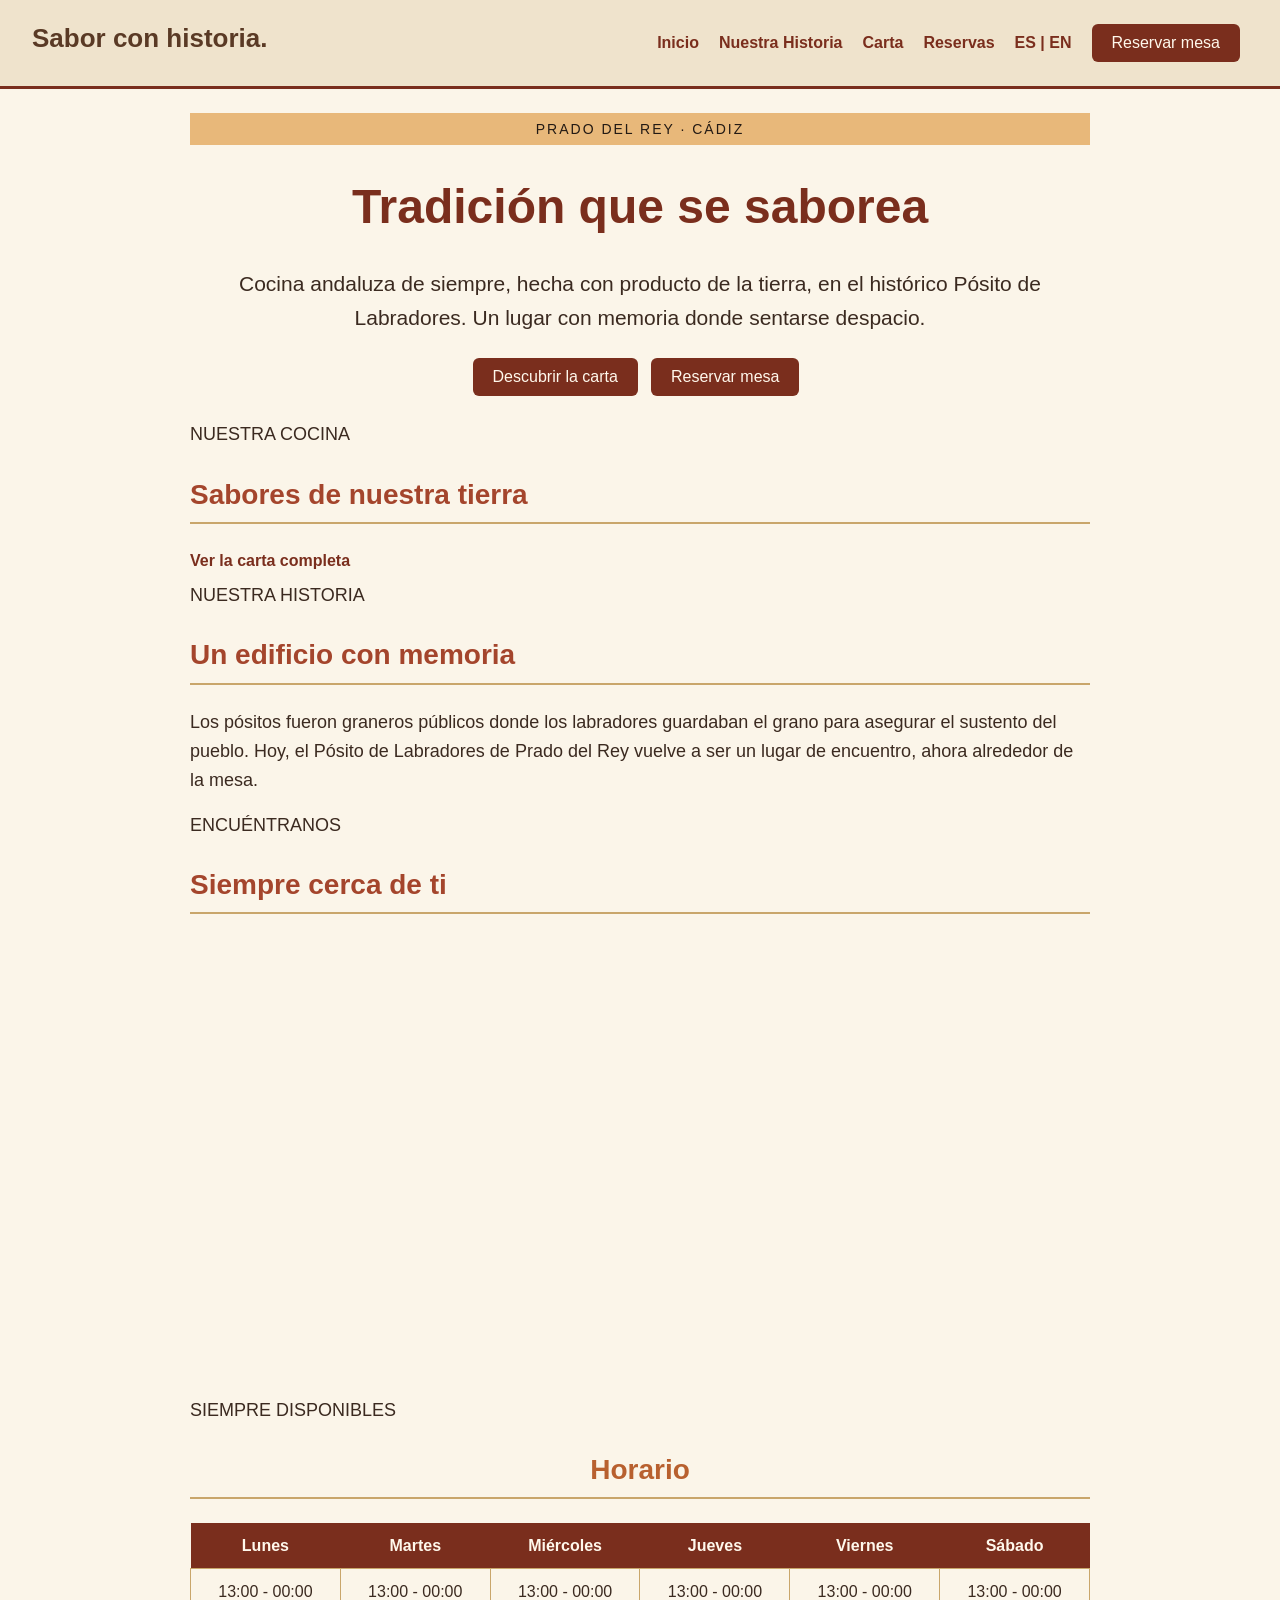
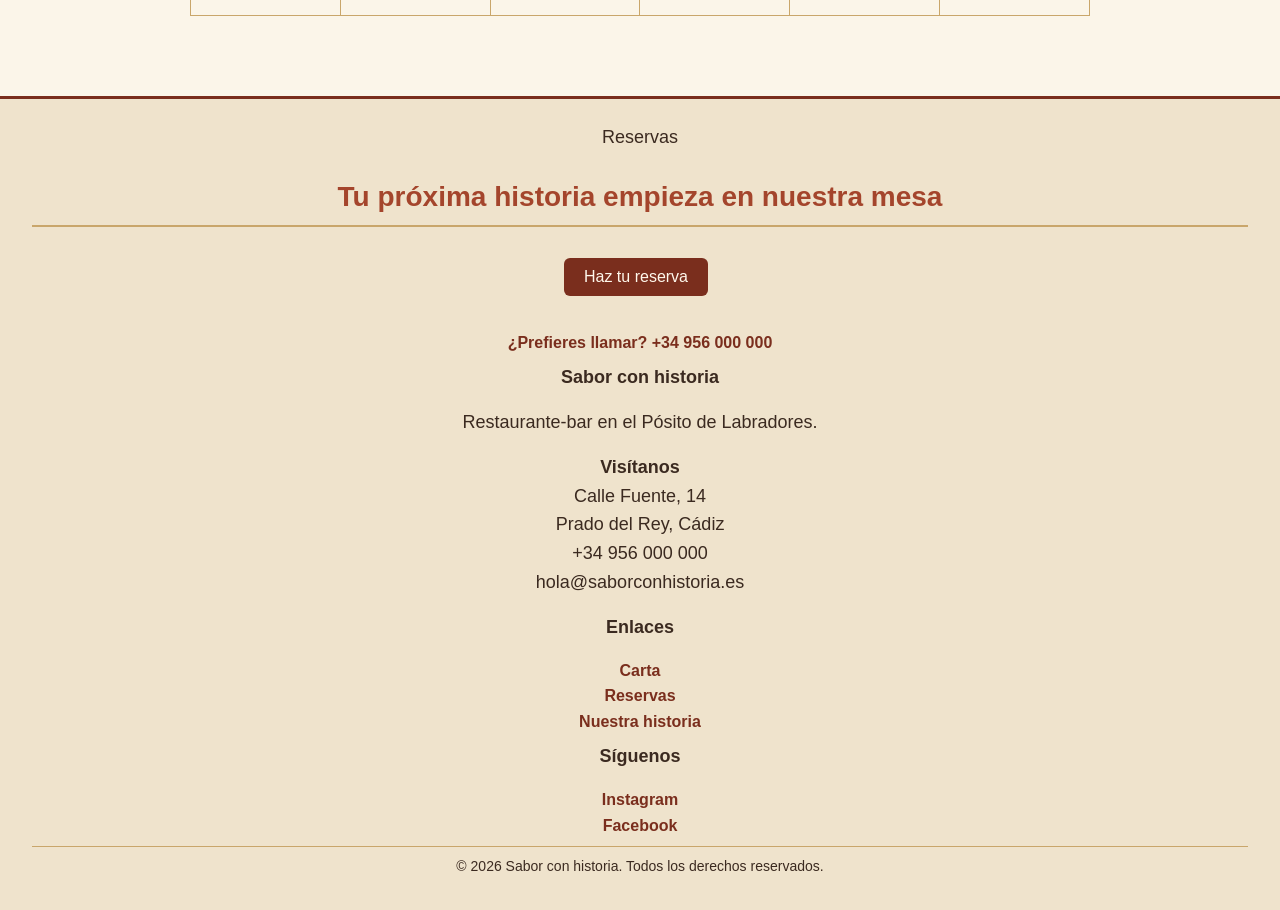
==== Fase6/index.html @ 4b226da6 "fase six" ====
<!DOCTYPE html>
<html lang="es">
<head>
    <meta charset="UTF-8">
    <meta name="viewport" content="width=device-width, initial-scale=1.0">
    <title>Sabor con historia</title>

    <!-- 1) Hoja externa principal (sin title: se aplica siempre) -->
    <link rel="stylesheet" href="estilos.css">

    <!-- 2) Estilos internos: solo para la página de inicio.
         Van DESPUÉS de la hoja externa, así que redefinen sus reglas. -->
    <style>
        /* Redefine el h1 de estilos.css (40px) */
        h1 {
            font-size: 48px;
        }

        /* Redefine el color del h2 de estilos.css (#7A2E1D) */
        h2 {
            color: #A4452C;
        }

        /* Redefine el tamaño de p de estilos.css (16px) */
        p {
            font-size: 18px;
        }

        table {
            text-align: center;
        }

        iframe {
            display: block;
            margin: 0 auto;
        }
    </style>

    <!-- 3) Hoja alternativa: va DESPUÉS del <style> para poder
         sobrescribirlo cuando el usuario la activa desde el navegador -->
    <link rel="alternate stylesheet" href="estilos-oscuro.css" title="Tema oscuro">
</head>
<body>
    <header>
        <nav>
            <!-- Estilo directo: tamaño de fuente y margen del nombre -->
            <h3 style="font-size: 26px; margin: 0 0 8px 0;">Sabor con historia.</h3>
            <ul>
                <li><a href="index.html">Inicio</a></li>
                <li><a href="index.html#historia">Nuestra Historia</a></li>
                <li><a href="carta.html">Carta</a></li>
                <li><a>Reservas</a></li>
                <li><a>ES | EN</a></li>
                <li><button>Reservar mesa</button></li>
            </ul>
        </nav>
    </header>

    <main>
        <!-- Estilo directo: color de fondo, color de texto, alineación y tamaño -->
        <p style="background-color: #E8B87A; color: #231A14; text-align: center; font-size: 14px; letter-spacing: 2px; text-transform: uppercase; padding: 5px;">Prado del Rey · Cádiz</p>
        <h1>Tradición que se saborea</h1>
        <!-- Estilo directo: redefine el tamaño de p del <style> interno (18px) -->
        <p style="text-align: center; font-size: 21px;">Cocina andaluza de siempre, hecha con producto de la tierra, en el histórico Pósito de 
            Labradores. Un lugar con memoria donde sentarse despacio.</p>
        <p style="text-align: center;">
            <button>Descubrir la carta</button>
            <button>Reservar mesa</button>
        </p>
        <article>
            <section>
                <p>NUESTRA COCINA</p>
                <h2>Sabores de nuestra tierra</h2>
                <a href="carta.html">Ver la carta completa</a>
            </section>
            <section>
                <p>NUESTRA HISTORIA</p>
                <h2 id="historia">Un edificio con memoria</h2>
                <p>
                    Los pósitos fueron graneros públicos donde los labradores guardaban el 
                    grano para asegurar el sustento del pueblo. Hoy, el Pósito de Labradores de Prado del Rey 
                    vuelve a ser un lugar de encuentro, ahora alrededor de la mesa.
                </p>
            </section>
            <section>
                <p>ENCUÉNTRANOS</p>
                <h2>Siempre cerca de ti</h2>
                <iframe src="https://www.google.com/maps/embed?pb=!1m18!1m12!1m3!1d399.41050232334203!2d-5.557036892830873!3d36.787740159739464!2m3!1f0!2f0!3f0!3m2!1i1024!2i768!4f13.1!3m3!1m2!1s0xd0d1283fb7f2bff%3A0xf426037abf0cd875!2s11660%20Prado%20del%20Rey%2C%20C%C3%A1diz!5e0!3m2!1ses!2ses!4v1794409449391!5m2!1ses!2ses" width="600" height="450" style="border:0;" allowfullscreen="" loading="lazy" referrerpolicy="strict-origin-when-cross-origin"></iframe>
            </section>
            <section>
                <p>SIEMPRE DISPONIBLES</p>
                <!-- Estilo directo: redefine el color del h2 (externa y interna) -->
                <h2 style="color: #B8602F; text-align: center;">Horario</h2>
                <table>
                    <thead>
                        <tr>
                            <th>Lunes</th>
                            <th>Martes</th>
                            <th>Miércoles</th>
                            <th>Jueves</th>
                            <th>Viernes</th>
                            <th>Sábado</th>
                        </tr>
                    </thead>
                    <tbody>
                        <tr>
                            <td>13:00 - 00:00</td>
                            <td>13:00 - 00:00</td>
                            <td>13:00 - 00:00</td>
                            <td>13:00 - 00:00</td>
                            <td>13:00 - 00:00</td>
                            <td>13:00 - 00:00</td>
                        </tr>
                    </tbody>
                </table>
            </section>
        </article>
    </main>

    <!-- Estilo directo: texto del pie centrado -->
    <footer style="text-align: center;">
        <p>Reservas</p>
        <h2>Tu próxima historia empieza en nuestra mesa</h2>
        <button>Haz tu reserva</button><br><br>
        <a>¿Prefieres llamar? +34 956 000 000</a>
        <p><b>Sabor con historia</b></p>
        <p>Restaurante-bar en el Pósito de Labradores.</p>
        <p>
            <b>Visítanos</b><br>Calle Fuente, 14<br>Prado del Rey, Cádiz<br>+34 956 000 000
            <br>hola@saborconhistoria.es
        </p>

        <p><b>Enlaces</b></p>
        <a href="carta.html">Carta</a><br>
        <a>Reservas</a><br>
        <a href="index.html#historia">Nuestra historia</a><br>
        
        <p><b>Síguenos</b></p>
        <a>Instagram</a><br>
        <a>Facebook</a><br>
        <hr>
        <p style="font-size: 14px;">&copy; 2026 Sabor con historia. Todos los derechos reservados.</p>
    </footer>
</body>
</html>
---- Fase6/estilos.css ----
/* ==========================================================
   Sabor con historia - Hoja de estilos externa principal
   Propuesta 1: tema CLARO (tonos cálidos, crema y terracota)
   Unidades en px; Flexbox solo en los menús (nav y ul)
   ========================================================== */

/* ---------- Base ---------- */
body {
    font-family: Inter, Roboto, "Open Sans", Arial, sans-serif;
    font-size: 16px;
    line-height: 1.6;
    background-color: #FBF5E9;
    color: #3B2A20;
    margin: 0;
}

/* ---------- Estructura ---------- */
header,
footer {
    background-color: #EFE3CC;
    padding: 16px 32px;
}

header {
    border-bottom: 3px solid #7A2E1D;
}

footer {
    border-top: 3px solid #7A2E1D;
    margin-top: 48px;
}

main {
    max-width: 900px;
    margin: 0 auto;
    padding: 16px 32px;
}

/* ---------- Títulos ---------- */
h1 {
    font-size: 40px;
    line-height: 1.2;
    color: #7A2E1D;
    text-align: center;
}

h2 {
    font-size: 28px;
    color: #7A2E1D;
    border-bottom: 2px solid #C9A66B;
    padding-bottom: 5px;
}

h3 {
    font-size: 20px;
    color: #5A3A25;
}

/* ---------- Texto y enlaces ---------- */
p {
    font-size: 16px;
    margin: 8px 0 16px 0;
}

a {
    color: #7A2E1D;
    font-weight: bold;
    text-decoration: none;
}

strong {
    font-weight: bold;
}

hr {
    border: none;
    border-top: 1px solid #C9A66B;
}

/* ---------- Menús con Flexbox ---------- */
/* nav: marca a la izquierda y menú a la derecha */
nav {
    display: flex;
    justify-content: space-between;
    align-items: center;
    gap: 8px;
}

/* ul: los elementos del menú en fila y separados */
ul {
    display: flex;
    align-items: center;
    gap: 20px;
    list-style: none;
    padding: 0;
    margin: 0;
}

/* ---------- Botones ---------- */
button {
    background-color: #7A2E1D;
    color: #FFF8EC;
    border: none;
    border-radius: 6px;
    padding: 10px 20px;
    margin: 8px 8px 8px 0;
    font-size: 16px;
    cursor: pointer;
}

/* ---------- Tablas ---------- */
table {
    border-collapse: collapse;
    width: 100%;
    margin: 16px 0;
}

th {
    background-color: #7A2E1D;
    color: #FFF8EC;
    padding: 10px;
}

td {
    padding: 10px;
    border: 1px solid #C9A66B;
}

/* ---------- Mapa ---------- */
iframe {
    max-width: 100%;
}
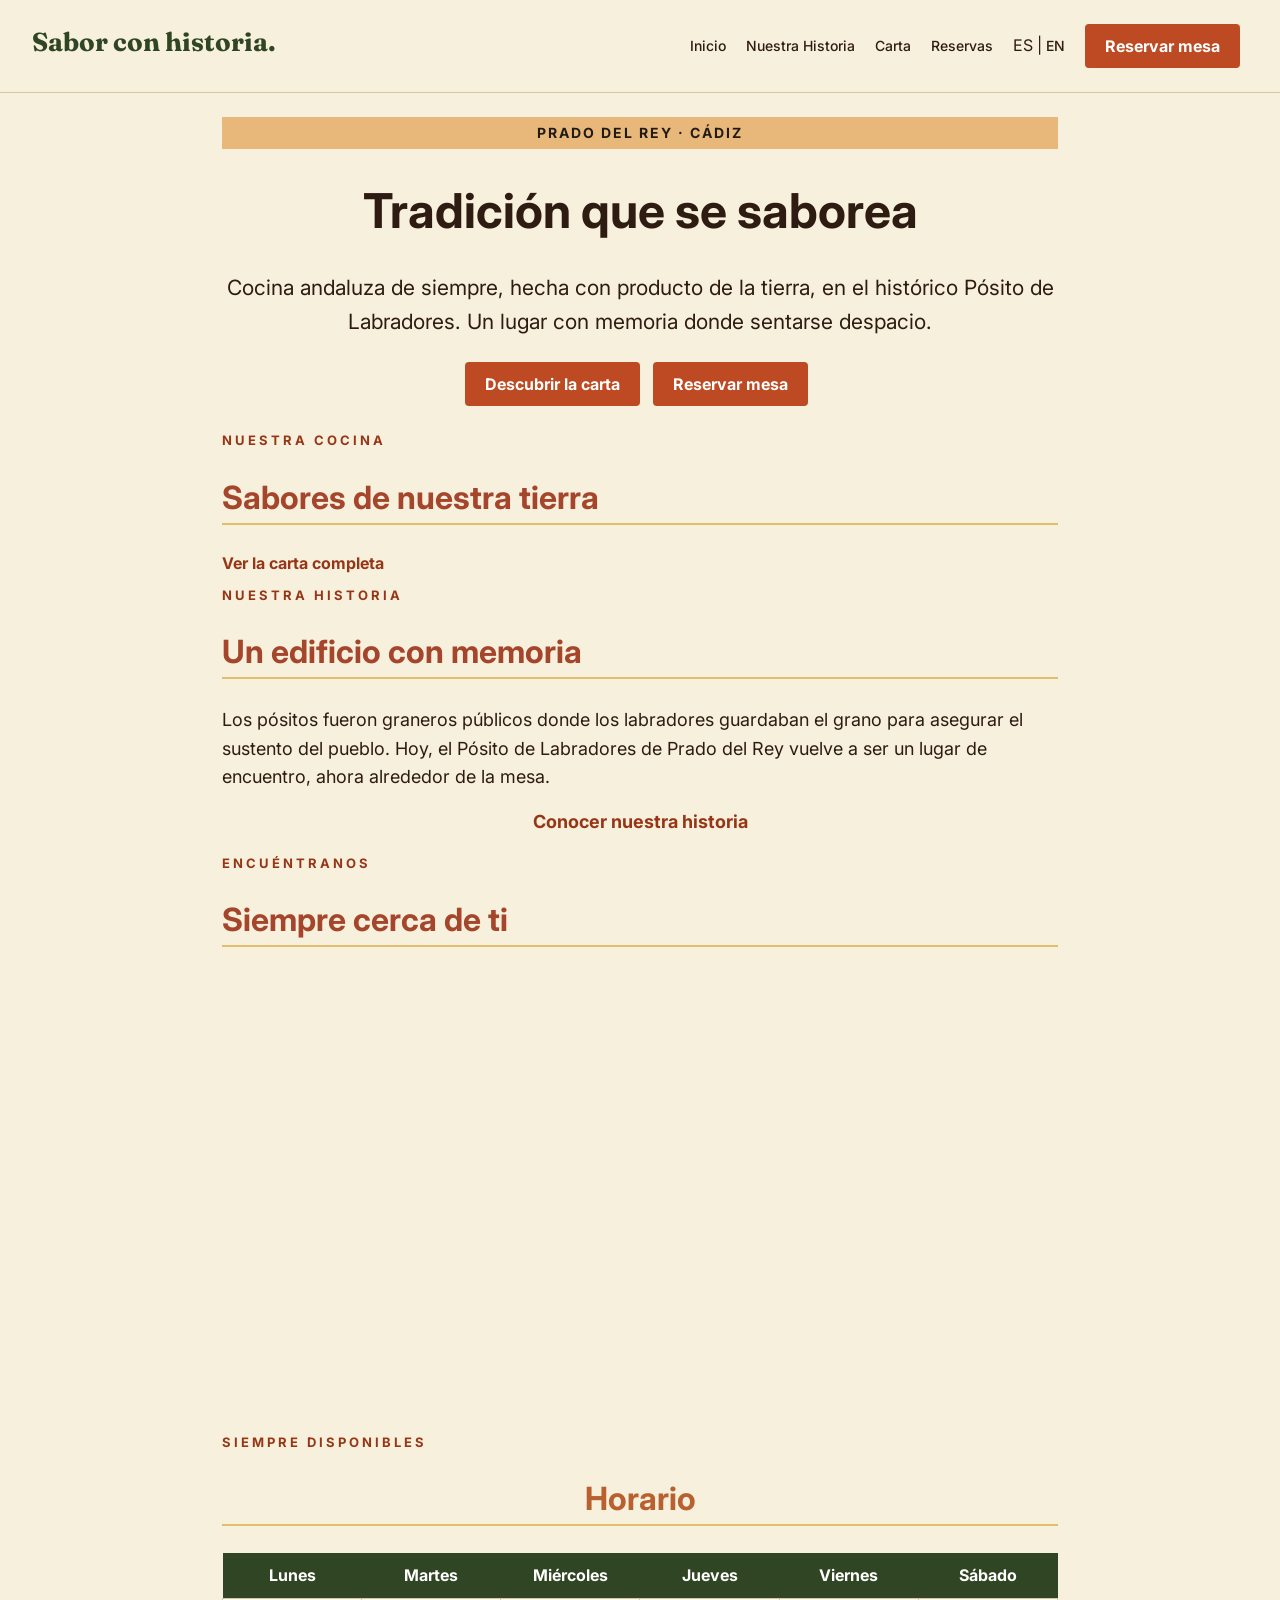
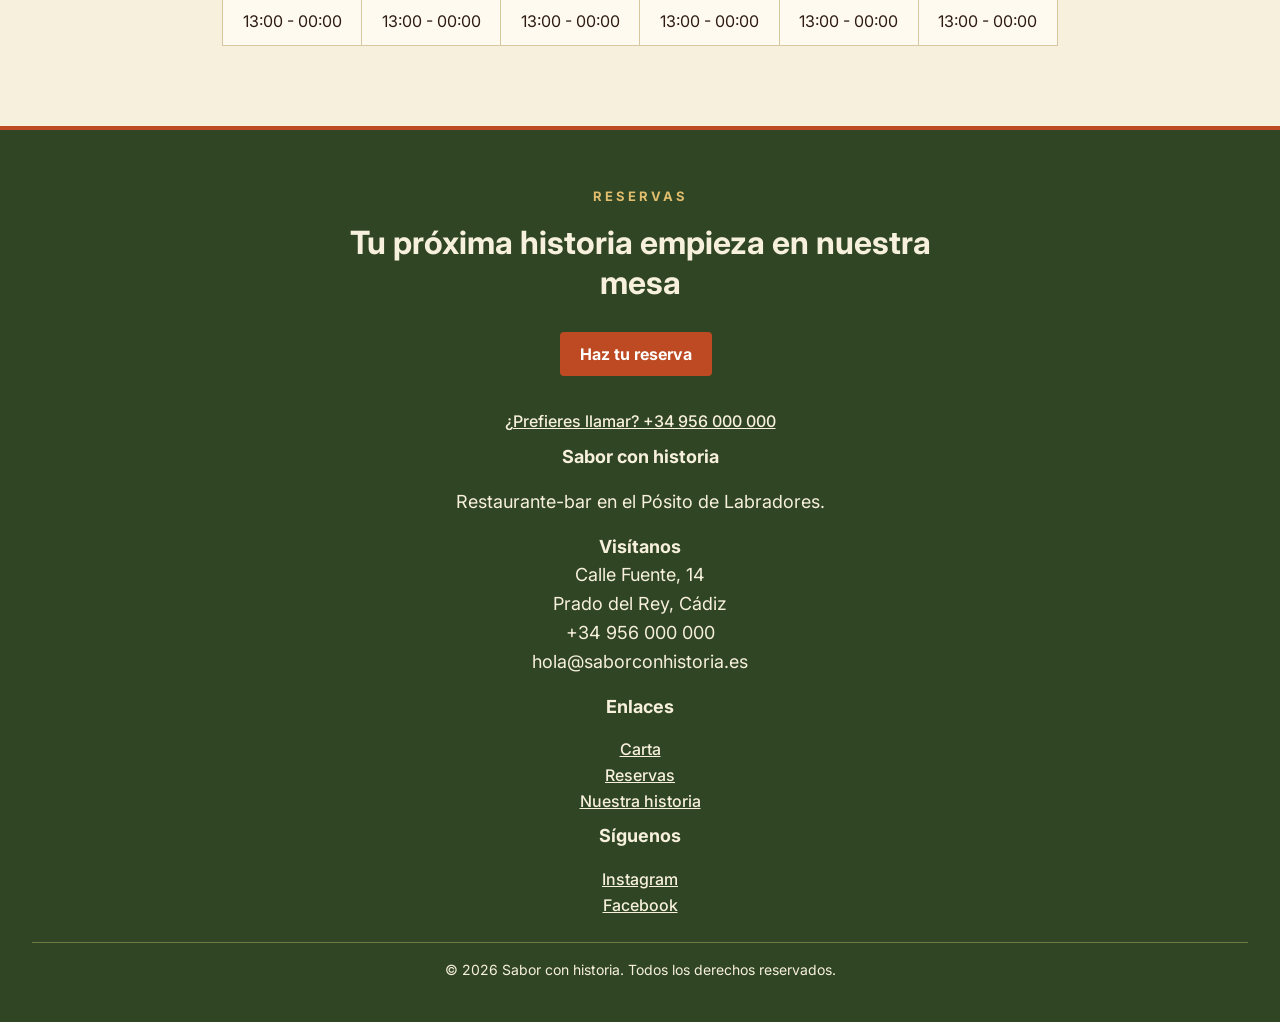
==== commit 5740f2aa: "Añadiendo cambios" ====
--- a/Fase6/index.html
+++ b/Fase6/index.html
@@ -47,10 +47,10 @@
             <h3 style="font-size: 26px; margin: 0 0 8px 0;">Sabor con historia.</h3>
             <ul>
                 <li><a href="index.html">Inicio</a></li>
-                <li><a href="index.html#historia">Nuestra Historia</a></li>
+                <li><a href="historia.html">Nuestra Historia</a></li>
                 <li><a href="carta.html">Carta</a></li>
                 <li><a>Reservas</a></li>
-                <li><a>ES | EN</a></li>
+                <li>ES | <a href="index-en.html">EN</a></li>
                 <li><button>Reservar mesa</button></li>
             </ul>
         </nav>
@@ -80,6 +80,9 @@
                     Los pósitos fueron graneros públicos donde los labradores guardaban el 
                     grano para asegurar el sustento del pueblo. Hoy, el Pósito de Labradores de Prado del Rey 
                     vuelve a ser un lugar de encuentro, ahora alrededor de la mesa.
+                </p>
+                <p style="text-align: center;">
+                    <a href="historia.html">Conocer nuestra historia</a>
                 </p>
             </section>
             <section>
@@ -133,7 +136,7 @@
         <p><b>Enlaces</b></p>
         <a href="carta.html">Carta</a><br>
         <a>Reservas</a><br>
-        <a href="index.html#historia">Nuestra historia</a><br>
+        <a href="historia.html">Nuestra historia</a><br>
         
         <p><b>Síguenos</b></p>
         <a>Instagram</a><br>
@@ -142,4 +145,4 @@
         <p style="font-size: 14px;">&copy; 2026 Sabor con historia. Todos los derechos reservados.</p>
     </footer>
 </body>
-</html>+</html>
--- a/Fase6/estilos.css
+++ b/Fase6/estilos.css
@@ -1,32 +1,42 @@
 /* ==========================================================
    Sabor con historia - Hoja de estilos externa principal
-   Propuesta 1: tema CLARO (tonos cálidos, crema y terracota)
+   Tema CLARO basado en la "Guía de Estilo y Prototipo Final" (Figma)
+   Paleta 60-30-10: crema (60%), verde (30%), terracota (10%)
    Unidades en px; Flexbox solo en los menús (nav y ul)
    ========================================================== */
 
+@import url("https://fonts.googleapis.com/css2?family=Fraunces:wght@600;700&family=Inter:wght@400;500;600;700&display=swap");
+
 /* ---------- Base ---------- */
+* {
+    box-sizing: border-box;
+}
+
+html {
+    scroll-behavior: smooth;
+}
+
 body {
     font-family: Inter, Roboto, "Open Sans", Arial, sans-serif;
     font-size: 16px;
     line-height: 1.6;
-    background-color: #FBF5E9;
-    color: #3B2A20;
+    background-color: #F7F0DC;   /* crema: color dominante */
+    color: #2E1C12;              /* marrón oscuro: texto principal */
     margin: 0;
 }
 
 /* ---------- Estructura ---------- */
-header,
+header {
+    background-color: #F7F0DC;
+    padding: 16px 32px;
+    border-bottom: 1px solid #D6C7A0;
+}
+
 footer {
-    background-color: #EFE3CC;
-    padding: 16px 32px;
-}
-
-header {
-    border-bottom: 3px solid #7A2E1D;
-}
-
-footer {
-    border-top: 3px solid #7A2E1D;
+    background-color: #304523;   /* verde: color secundario */
+    color: #F7F0DC;
+    padding: 48px 32px 24px 32px;
+    border-top: 4px solid #BD4A22;
     margin-top: 48px;
 }
 
@@ -40,20 +50,30 @@
 h1 {
     font-size: 40px;
     line-height: 1.2;
-    color: #7A2E1D;
+    color: #2E1C12;
     text-align: center;
 }
 
 h2 {
-    font-size: 28px;
-    color: #7A2E1D;
-    border-bottom: 2px solid #C9A66B;
+    font-size: 32px;
+    line-height: 1.25;
+    color: #304523;
+    border-bottom: 2px solid #E1BD6E;
     padding-bottom: 5px;
 }
 
 h3 {
-    font-size: 20px;
-    color: #5A3A25;
+    font-size: 22px;
+    line-height: 1.3;
+    color: #2E1C12;
+}
+
+/* Marca "Sabor con historia." en la cabecera: tipografía expresiva */
+header h3 {
+    font-family: Fraunces, Georgia, serif;
+    font-weight: 700;
+    line-height: 1.1;
+    color: #304523;
 }
 
 /* ---------- Texto y enlaces ---------- */
@@ -62,19 +82,41 @@
     margin: 8px 0 16px 0;
 }
 
+/* Etiqueta superior de la página (NUESTRA COCINA, etc.) */
+main > p:first-of-type,
+section > p:first-child {
+    font-size: 13px;
+    font-weight: 700;
+    letter-spacing: 3px;
+    text-transform: uppercase;
+    color: #963617;
+}
+
 a {
-    color: #7A2E1D;
+    color: #963617;              /* terracota oscuro (7,30:1 sobre blanco) */
     font-weight: bold;
     text-decoration: none;
 }
 
+a:hover {
+    text-decoration: underline;
+}
+
 strong {
     font-weight: bold;
+    color: #963617;
 }
 
 hr {
     border: none;
-    border-top: 1px solid #C9A66B;
+    border-top: 1px solid #E1BD6E;
+}
+
+/* Foco visible (anillo de 3 px de la guía) */
+a:focus-visible,
+button:focus-visible {
+    outline: 3px solid #BD4A22;
+    outline-offset: 2px;
 }
 
 /* ---------- Menús con Flexbox ---------- */
@@ -83,6 +125,7 @@
     display: flex;
     justify-content: space-between;
     align-items: center;
+    flex-wrap: wrap;
     gap: 8px;
 }
 
@@ -90,22 +133,97 @@
 ul {
     display: flex;
     align-items: center;
+    flex-wrap: wrap;
     gap: 20px;
     list-style: none;
     padding: 0;
     margin: 0;
 }
 
-/* ---------- Botones ---------- */
+/* Enlaces del menú principal: subrayado terracota al pasar/estar activo */
+header nav a {
+    color: #2E1C12;
+    font-size: 14px;
+    font-weight: 500;
+    padding: 6px 0;
+    border-bottom: 2px solid transparent;
+}
+
+header nav a:hover,
+header nav a[aria-current="page"] {
+    text-decoration: none;
+    border-bottom-color: #BD4A22;
+}
+
+/* Migas de pan (carta.html) */
+main > nav[aria-label="Migas de pan"] {
+    justify-content: flex-start;
+    font-size: 14px;
+    margin: 16px 0 8px 0;
+}
+
+/* Índice de categorías de la carta: botones tipo "pastilla" */
+main > nav[aria-label="Categorías de la carta"] {
+    justify-content: center;
+    margin: 16px 0 24px 0;
+}
+
+main nav ul {
+    justify-content: center;
+    gap: 10px;
+}
+
+main nav ul a {
+    display: inline-block;
+    border: 1px solid #304523;
+    border-radius: 999px;
+    padding: 6px 16px;
+    font-size: 14px;
+    color: #304523;
+}
+
+main nav ul a:hover {
+    background-color: #304523;
+    color: #FFFFFF;
+    text-decoration: none;
+}
+
+/* ---------- Botones (Primary de la guía) ---------- */
 button {
-    background-color: #7A2E1D;
-    color: #FFF8EC;
+    background-color: #BD4A22;   /* terracota: acento / CTA (10%) */
+    color: #FFFFFF;              /* 5,04:1 sobre terracota */
     border: none;
-    border-radius: 6px;
+    border-radius: 4px;
+    min-height: 44px;            /* altura táctil mínima */
     padding: 10px 20px;
     margin: 8px 8px 8px 0;
+    font-family: inherit;
     font-size: 16px;
+    font-weight: 700;
     cursor: pointer;
+}
+
+button:hover {
+    background-color: #963617;   /* terracota oscuro (7,30:1) */
+}
+
+button:disabled {
+    background-color: #ECDFBF;
+    color: #7A6A58;
+    cursor: not-allowed;
+}
+
+/* ---------- Tarjetas de plato (carta.html) ---------- */
+article article {
+    background-color: #FFFAF0;
+    border: 1px solid #D6C7A0;
+    border-radius: 4px;
+    padding: 12px 20px;
+    margin-bottom: 16px;
+}
+
+article article p {
+    margin: 4px 0 8px 0;
 }
 
 /* ---------- Tablas ---------- */
@@ -116,17 +234,86 @@
 }
 
 th {
-    background-color: #7A2E1D;
-    color: #FFF8EC;
+    background-color: #304523;
+    color: #FFFFFF;              /* 10,49:1 sobre verde */
     padding: 10px;
 }
 
 td {
     padding: 10px;
-    border: 1px solid #C9A66B;
+    background-color: #FFFAF0;
+    border: 1px solid #D6C7A0;
+}
+
+tbody tr:nth-child(even) td {
+    background-color: #ECDFBF;
 }
 
 /* ---------- Mapa ---------- */
 iframe {
     max-width: 100%;
-}
+    border-radius: 4px;
+}
+
+/* ---------- Pie de página (sobre verde) ---------- */
+footer h2 {
+    color: #F7F0DC;
+    border-bottom: none;
+    max-width: 640px;
+    margin: 8px auto 16px auto;
+}
+
+footer > p:first-child {
+    font-size: 13px;
+    font-weight: 700;
+    letter-spacing: 3px;
+    text-transform: uppercase;
+    color: #E1BD6E;
+}
+
+footer p {
+    color: #F7F0DC;
+}
+
+footer a {
+    color: #F7F0DC;
+    text-decoration: underline;
+    font-weight: 500;
+}
+
+footer a:hover {
+    color: #E1BD6E;
+}
+
+footer a:focus-visible,
+footer button:focus-visible {
+    outline-color: #E1BD6E;
+}
+
+footer hr {
+    border-top-color: #6F7942;
+    margin: 24px 0 16px 0;
+}
+
+/* ---------- Pantallas pequeñas ---------- */
+@media (max-width: 640px) {
+    header,
+    footer {
+        padding-left: 16px;
+        padding-right: 16px;
+    }
+
+    main {
+        padding: 16px;
+    }
+
+    h2 {
+        font-size: 26px;
+    }
+
+    th,
+    td {
+        padding: 6px 4px;
+        font-size: 13px;
+    }
+}
--- a/Fase6/estilos-oscuro.css
+++ b/Fase6/estilos-oscuro.css
@@ -0,0 +1,152 @@
+/* ==========================================================
+   Sabor con historia - Hoja ALTERNATIVA: tema OSCURO
+   Se enlaza con rel="alternate stylesheet" y title="Tema oscuro".
+   Va DESPUÉS de estilos.css y del <style> interno, así que solo
+   redefine colores (el tamaño, el espaciado y el Flexbox se
+   heredan de estilos.css). Mantiene la identidad de la guía:
+   terracota para las acciones, verde como secundario y crema
+   como color de texto.
+   Cada selector repite el de estilos.css para ganar por orden.
+   ========================================================== */
+
+/* ---------- Base ---------- */
+body {
+    background-color: #1E140E;   /* marrón muy oscuro */
+    color: #F7F0DC;              /* crema (≈15:1 sobre el fondo) */
+}
+
+/* ---------- Estructura ---------- */
+header {
+    background-color: #2B1E15;
+    border-bottom-color: #5A4535;
+}
+
+footer {
+    background-color: #182611;   /* verde muy oscuro */
+    color: #F7F0DC;
+    border-top-color: #BD4A22;
+}
+
+/* ---------- Títulos ---------- */
+h1 {
+    color: #F7F0DC;
+}
+
+/* !important: el h2 de Horario lleva color en línea (style="...") */
+h2 {
+    color: #E1BD6E !important;
+    border-bottom-color: #5A4535;
+}
+
+h3 {
+    color: #F7F0DC;
+}
+
+header h3 {
+    color: #E1BD6E;
+}
+
+/* ---------- Texto y enlaces ---------- */
+main > p:first-of-type,
+section > p:first-child {
+    color: #E8B87A;
+}
+
+a {
+    color: #E1BD6E;              /* dorado de la paleta (≈10:1) */
+}
+
+strong {
+    color: #E1BD6E;
+}
+
+hr {
+    border-top-color: #5A4535;
+}
+
+a:focus-visible,
+button:focus-visible {
+    outline-color: #E1BD6E;
+}
+
+/* ---------- Menús ---------- */
+header nav a {
+    color: #F7F0DC;
+}
+
+header nav a:hover,
+header nav a[aria-current="page"] {
+    border-bottom-color: #E1BD6E;
+}
+
+main nav ul a {
+    border-color: #E1BD6E;
+    color: #E1BD6E;
+}
+
+main nav ul a:hover {
+    background-color: #E1BD6E;
+    color: #1E140E;
+}
+
+/* ---------- Botones ---------- */
+/* La terracota se mantiene: blanco sobre #BD4A22 = 5,04:1 (AA) */
+button {
+    background-color: #BD4A22;
+    color: #FFFFFF;
+}
+
+button:hover {
+    background-color: #D2592F;
+}
+
+button:disabled {
+    background-color: #3A2B20;
+    color: #A89880;
+}
+
+/* ---------- Tarjetas de plato ---------- */
+article article {
+    background-color: #2B1E15;
+    border-color: #5A4535;
+}
+
+/* ---------- Tablas ---------- */
+th {
+    background-color: #304523;
+    color: #FFFFFF;
+}
+
+td {
+    background-color: #2B1E15;
+    border-color: #5A4535;
+}
+
+tbody tr:nth-child(even) td {
+    background-color: #34261B;
+}
+
+/* ---------- Pie de página ---------- */
+footer h2 {
+    color: #F7F0DC !important;
+}
+
+footer > p:first-child {
+    color: #E1BD6E;
+}
+
+footer p {
+    color: #F7F0DC;
+}
+
+footer a {
+    color: #F7F0DC;
+}
+
+footer a:hover {
+    color: #E1BD6E;
+}
+
+footer hr {
+    border-top-color: #4A5A32;
+}
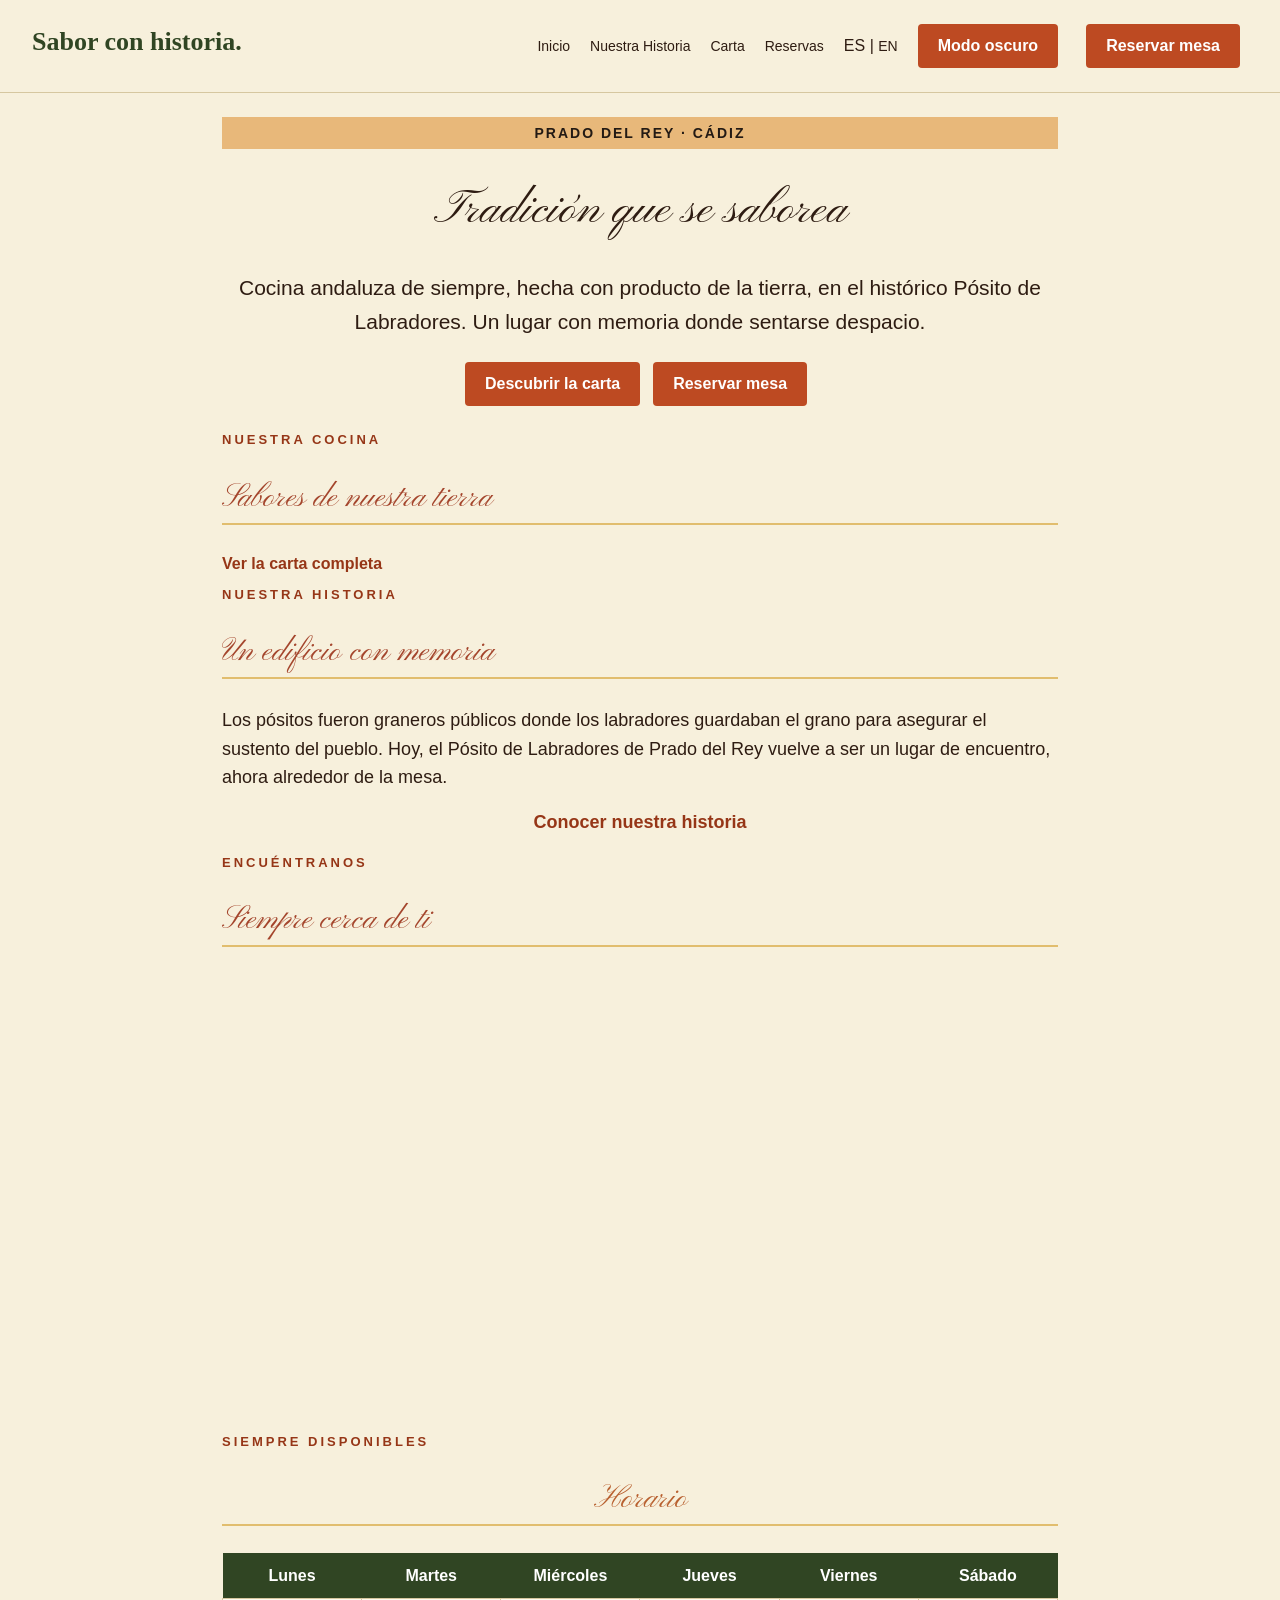
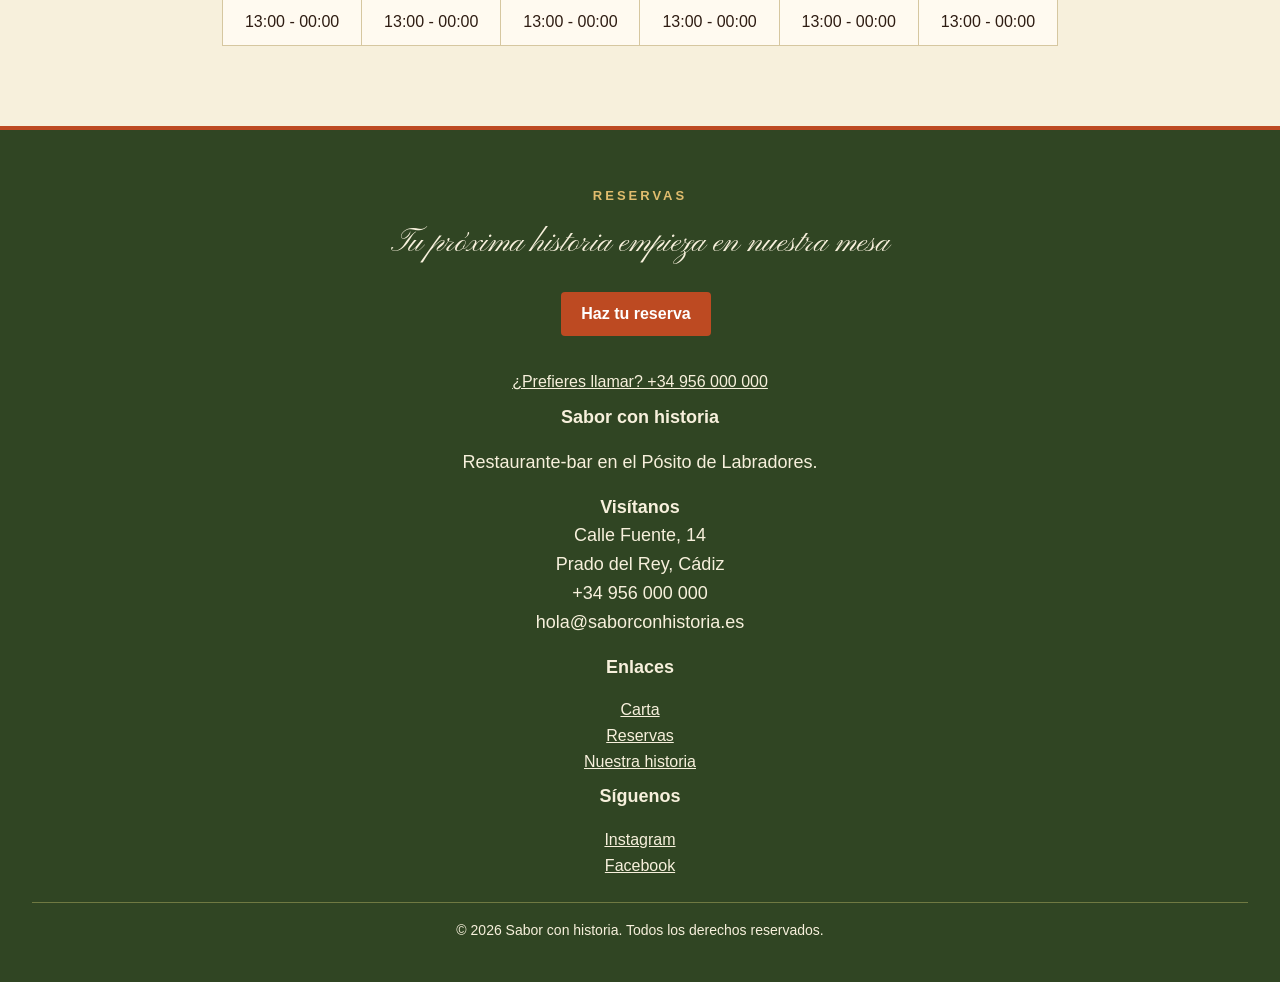
==== commit 86eed4a6: "add button to change dark   mode" ====
--- a/Fase6/index.html
+++ b/Fase6/index.html
@@ -51,6 +51,7 @@
                 <li><a href="carta.html">Carta</a></li>
                 <li><a>Reservas</a></li>
                 <li>ES | <a href="index-en.html">EN</a></li>
+                <li><button onclick="cambiarTema(this)">Modo oscuro</button></li>
                 <li><button>Reservar mesa</button></li>
             </ul>
         </nav>
@@ -144,5 +145,19 @@
         <hr>
         <p style="font-size: 14px;">&copy; 2026 Sabor con historia. Todos los derechos reservados.</p>
     </footer>
+
+    <script>
+        // Activa o desactiva la hoja alternativa "Tema oscuro"
+        function cambiarTema(boton) {
+            var hoja = document.querySelector('link[title="Tema oscuro"]');
+            if (boton.textContent === "Modo oscuro") {
+                hoja.disabled = false;
+                boton.textContent = "Modo claro";
+            } else {
+                hoja.disabled = true;
+                boton.textContent = "Modo oscuro";
+            }
+        }
+    </script>
 </body>
 </html>
--- a/Fase6/estilos.css
+++ b/Fase6/estilos.css
@@ -5,6 +5,15 @@
    Unidades en px; Flexbox solo en los menús (nav y ul)
    ========================================================== */
 
+
+@import url('https://fonts.googleapis.com/css2?family=Pinyon+Script&display=swap');
+
+h1,h2,h3 {
+    font-family: "Pinyon Script", cursive;
+    font-weight: 400;
+}
+
+
 @import url("https://fonts.googleapis.com/css2?family=Fraunces:wght@600;700&family=Inter:wght@400;500;600;700&display=swap");
 
 /* ---------- Base ---------- */
@@ -20,8 +29,10 @@
     font-family: Inter, Roboto, "Open Sans", Arial, sans-serif;
     font-size: 16px;
     line-height: 1.6;
-    background-color: #F7F0DC;   /* crema: color dominante */
-    color: #2E1C12;              /* marrón oscuro: texto principal */
+    background-color: #F7F0DC;
+    /* crema: color dominante */
+    color: #2E1C12;
+    /* marrón oscuro: texto principal */
     margin: 0;
 }
 
@@ -33,7 +44,8 @@
 }
 
 footer {
-    background-color: #304523;   /* verde: color secundario */
+    background-color: #304523;
+    /* verde: color secundario */
     color: #F7F0DC;
     padding: 48px 32px 24px 32px;
     border-top: 4px solid #BD4A22;
@@ -83,8 +95,8 @@
 }
 
 /* Etiqueta superior de la página (NUESTRA COCINA, etc.) */
-main > p:first-of-type,
-section > p:first-child {
+main>p:first-of-type,
+section>p:first-child {
     font-size: 13px;
     font-weight: 700;
     letter-spacing: 3px;
@@ -93,7 +105,8 @@
 }
 
 a {
-    color: #963617;              /* terracota oscuro (7,30:1 sobre blanco) */
+    color: #963617;
+    /* terracota oscuro (7,30:1 sobre blanco) */
     font-weight: bold;
     text-decoration: none;
 }
@@ -156,14 +169,14 @@
 }
 
 /* Migas de pan (carta.html) */
-main > nav[aria-label="Migas de pan"] {
+main>nav[aria-label="Migas de pan"] {
     justify-content: flex-start;
     font-size: 14px;
     margin: 16px 0 8px 0;
 }
 
 /* Índice de categorías de la carta: botones tipo "pastilla" */
-main > nav[aria-label="Categorías de la carta"] {
+main>nav[aria-label="Categorías de la carta"] {
     justify-content: center;
     margin: 16px 0 24px 0;
 }
@@ -190,11 +203,14 @@
 
 /* ---------- Botones (Primary de la guía) ---------- */
 button {
-    background-color: #BD4A22;   /* terracota: acento / CTA (10%) */
-    color: #FFFFFF;              /* 5,04:1 sobre terracota */
+    background-color: #BD4A22;
+    /* terracota: acento / CTA (10%) */
+    color: #FFFFFF;
+    /* 5,04:1 sobre terracota */
     border: none;
     border-radius: 4px;
-    min-height: 44px;            /* altura táctil mínima */
+    min-height: 44px;
+    /* altura táctil mínima */
     padding: 10px 20px;
     margin: 8px 8px 8px 0;
     font-family: inherit;
@@ -204,7 +220,8 @@
 }
 
 button:hover {
-    background-color: #963617;   /* terracota oscuro (7,30:1) */
+    background-color: #963617;
+    /* terracota oscuro (7,30:1) */
 }
 
 button:disabled {
@@ -235,7 +252,8 @@
 
 th {
     background-color: #304523;
-    color: #FFFFFF;              /* 10,49:1 sobre verde */
+    color: #FFFFFF;
+    /* 10,49:1 sobre verde */
     padding: 10px;
 }
 
@@ -263,7 +281,7 @@
     margin: 8px auto 16px auto;
 }
 
-footer > p:first-child {
+footer>p:first-child {
     font-size: 13px;
     font-weight: 700;
     letter-spacing: 3px;
@@ -297,6 +315,7 @@
 
 /* ---------- Pantallas pequeñas ---------- */
 @media (max-width: 640px) {
+
     header,
     footer {
         padding-left: 16px;
--- a/Fase6/estilos-oscuro.css
+++ b/Fase6/estilos-oscuro.css
@@ -9,10 +9,23 @@
    Cada selector repite el de estilos.css para ganar por orden.
    ========================================================== */
 
+
+
+@import url('https://fonts.googleapis.com/css2?family=Pinyon+Script&display=swap');
+
+h1,h2,h3 {
+    font-family: "Pinyon Script", cursive;
+    font-weight: 400;
+}
+
+
+
 /* ---------- Base ---------- */
 body {
-    background-color: #1E140E;   /* marrón muy oscuro */
-    color: #F7F0DC;              /* crema (≈15:1 sobre el fondo) */
+    background-color: #1E140E;
+    /* marrón muy oscuro */
+    color: #F7F0DC;
+    /* crema (≈15:1 sobre el fondo) */
 }
 
 /* ---------- Estructura ---------- */
@@ -22,7 +35,8 @@
 }
 
 footer {
-    background-color: #182611;   /* verde muy oscuro */
+    background-color: #182611;
+    /* verde muy oscuro */
     color: #F7F0DC;
     border-top-color: #BD4A22;
 }
@@ -47,13 +61,14 @@
 }
 
 /* ---------- Texto y enlaces ---------- */
-main > p:first-of-type,
-section > p:first-child {
+main>p:first-of-type,
+section>p:first-child {
     color: #E8B87A;
 }
 
 a {
-    color: #E1BD6E;              /* dorado de la paleta (≈10:1) */
+    color: #E1BD6E;
+    /* dorado de la paleta (≈10:1) */
 }
 
 strong {
@@ -131,7 +146,7 @@
     color: #F7F0DC !important;
 }
 
-footer > p:first-child {
+footer>p:first-child {
     color: #E1BD6E;
 }
 
